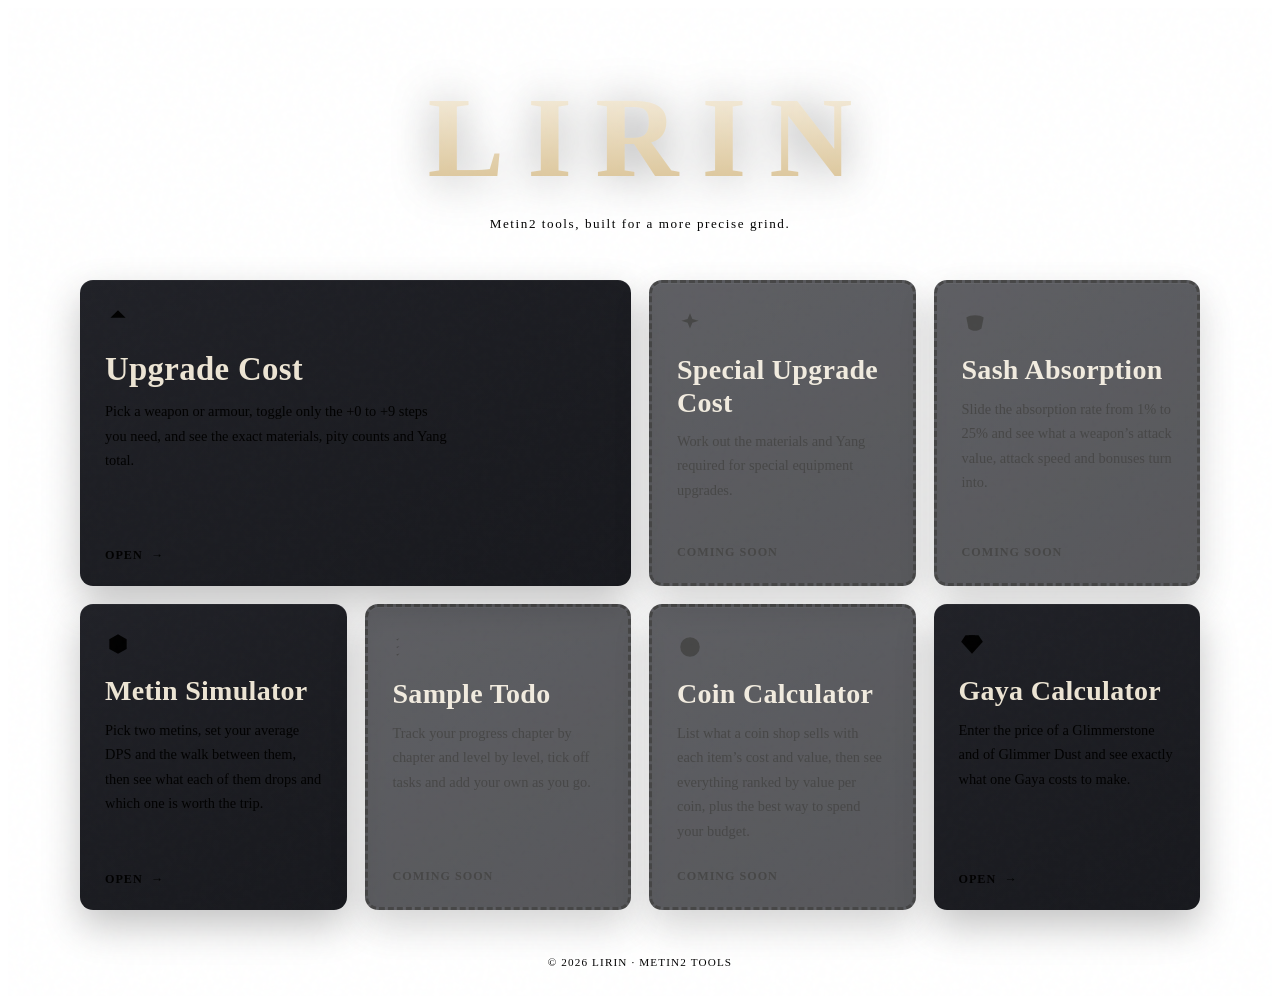
==== index.html @ 10ce9025 "Add files via upload" ====
<!DOCTYPE html>
<html lang="en">
<head>
<meta charset="UTF-8">
<meta name="viewport" content="width=device-width, initial-scale=1.0">
<title>LIRIN — Metin2 Tools</title>
<meta name="description" content="LIRIN brings together refined Metin2 tools for upgrades, farming and planning.">
<meta name="theme-color" content="#0f1013">
<meta property="og:type" content="website">
<meta property="og:title" content="LIRIN — Metin2 Tools">
<meta property="og:description" content="Refined Metin2 tools for upgrades, farming and planning.">
<meta name="twitter:card" content="summary">
<link rel="icon" href="/favicon.svg" type="image/svg+xml">
<link rel="preconnect" href="https://fonts.googleapis.com">
<link rel="preconnect" href="https://fonts.gstatic.com" crossorigin>
<link href="https://fonts.googleapis.com/css2?family=Cormorant+Garamond:wght@500;600;700&family=Inter:wght@400;500;600&display=swap" rel="stylesheet">
<link rel="stylesheet" href="/common.css?v=2">
<style>
html{scroll-behavior:smooth;scrollbar-color:#414149 #101115}
.skip{position:absolute;left:-9999px;top:8px;z-index:20;padding:8px 14px;border-radius:6px;background:var(--gold);color:#17130d;font-weight:600}
.skip:focus{left:8px}
.app-root{position:relative;isolation:isolate;overflow:clip}
.app-root::after{content:"";position:absolute;inset:0;z-index:4;pointer-events:none;opacity:.035;background-image:url("data:image/svg+xml,%3Csvg viewBox='0 0 180 180' xmlns='http://www.w3.org/2000/svg'%3E%3Cfilter id='n'%3E%3CfeTurbulence type='fractalNoise' baseFrequency='.9' numOctaves='3' stitchTiles='stitch'/%3E%3C/filter%3E%3Crect width='100%25' height='100%25' filter='url(%23n)' opacity='.5'/%3E%3C/svg%3E")}
/* the home page keeps its own sidebar depth (under the grain) and shadow */
.sidebar{z-index:2;box-shadow:12px 0 34px rgba(0,0,0,.24)}

/* content */
.home-content{position:relative;z-index:1;flex:1;min-width:0;display:flex;flex-direction:column;align-items:center;gap:12px;padding:clamp(48px,8vh,84px) clamp(22px,4vw,64px) 28px}
.brand{margin:0;padding:0 .1em .08em;font-family:var(--serif);font-size:clamp(4.5rem,10vw,7.2rem);font-weight:600;line-height:1;letter-spacing:.2em;text-indent:.2em;background:linear-gradient(180deg,#f5eddd 5%,#d6bd8c 100%);-webkit-background-clip:text;background-clip:text;-webkit-text-fill-color:transparent;filter:drop-shadow(0 3px 22px rgba(0,0,0,.35));user-select:none}
.tagline{margin:0;color:var(--dim);font-size:.82rem;letter-spacing:.12em;text-align:center}

/* bento grid */
.tool-cards{display:grid;grid-template-columns:repeat(4,minmax(0,1fr));gap:18px;width:min(100%,1120px);margin-top:clamp(22px,4vh,38px)}
.tool-card{position:relative;display:flex;flex-direction:column;align-items:flex-start;min-height:250px;padding:27px 25px 23px;overflow:hidden;border:1px solid var(--line);border-radius:13px;background:linear-gradient(145deg,#202127 0%,#191a1f 72%,#17181d 100%);box-shadow:0 16px 38px rgba(0,0,0,.24),inset 0 1px 0 rgba(255,255,255,.035);color:inherit;text-decoration:none;transition:transform .22s,border-color .22s,box-shadow .22s}
.tool-card.wide{grid-column:span 2}
.tool-card>*{position:relative;z-index:1}
.tool-card::before{content:"";position:absolute;top:0;left:25px;width:62px;height:1px;background:linear-gradient(90deg,var(--gold),transparent);opacity:0;transition:opacity .22s}
.tool-card::after{content:"";position:absolute;inset:0;pointer-events:none;opacity:0;background:radial-gradient(340px circle at var(--x,50%) var(--y,50%),rgba(199,167,107,.11),transparent 74%);transition:opacity .22s}
a.tool-card:hover{transform:translateY(-4px);border-color:rgba(199,167,107,.34);box-shadow:0 22px 48px rgba(0,0,0,.34),0 0 22px rgba(199,167,107,.045)}
a.tool-card:hover::before,a.tool-card:hover::after{opacity:1}
.tool-card .ic{width:26px;height:26px;margin-bottom:18px;color:#a5a3a0;transition:color .18s}
a.tool-card:hover .ic{color:var(--gold)}
.tool-card h2{margin:0 0 10px;color:#ece4d3;font-family:var(--serif);font-size:1.75rem;font-weight:600;letter-spacing:.01em;line-height:1.15}
.tool-card.wide h2{font-size:2.05rem}
.tool-card p{margin:0;max-width:48ch;color:var(--muted);font-size:.9rem;line-height:1.7}
.card-open{display:inline-flex;align-items:center;gap:8px;margin-top:auto;padding-top:22px;color:var(--dim);font-size:.76rem;font-weight:600;letter-spacing:.08em;text-transform:uppercase;transition:color .18s,gap .18s}
a.tool-card:hover .card-open{gap:12px;color:#d2b77f}
.tool-card.is-soon{opacity:.72;border-style:dashed}

.site-footer{margin-top:auto;padding-top:34px;color:var(--dim);font-size:.7rem;letter-spacing:.1em;text-align:center;text-transform:uppercase}

/* entrance */
@keyframes rise{from{opacity:0;transform:translateY(14px)}}
.brand,.tagline,.tool-card,.site-footer{animation:rise .7s cubic-bezier(.2,.7,.2,1) backwards}
.tagline{animation-delay:.08s}
.tool-card{animation-delay:calc(.18s + var(--i) * .07s)}
.site-footer{animation-delay:.7s}

::-webkit-scrollbar{width:10px;height:8px}
::-webkit-scrollbar-track{background:#101115}
::-webkit-scrollbar-thumb{background:#414149;border-radius:10px}

@media(max-width:1050px){.tool-cards{grid-template-columns:repeat(2,minmax(0,1fr))}}
@media(max-width:700px){
  .home-content{padding:42px 18px 24px}
  .brand{font-size:clamp(4rem,16vw,5.4rem)}
  .tagline{font-size:.7rem;letter-spacing:.08em}
  .tool-cards{grid-template-columns:1fr;gap:13px;margin-top:24px}
  .tool-card.wide{grid-column:auto}
  .tool-card,.tool-card.wide{min-height:200px;padding:23px 21px 20px}
  .tool-card.wide h2{font-size:1.75rem}
}
@media(prefers-reduced-motion:reduce){*,*::before,*::after{scroll-behavior:auto!important;animation-duration:.01ms!important;transition-duration:.01ms!important}}
</style>
</head>
<body>
<!-- icons used by the cards (the sidebar icons come from /nav.js) -->
<svg width="0" height="0" style="position:absolute" aria-hidden="true"><defs>
<symbol id="i-upgrade" viewBox="0 0 24 24"><path d="M12 3v18M5 10l7-7 7 7M5 15h14"/></symbol>
<symbol id="i-special" viewBox="0 0 24 24"><path d="m12 3 2.2 5.3L20 10l-5.8 1.7L12 17l-2.2-5.3L4 10l5.8-1.7L12 3Z"/><path d="M19 16v5M16.5 18.5h5"/></symbol>
<symbol id="i-sash" viewBox="0 0 24 24"><path d="M4 7c4-3 12-3 16 0l-2 10c-4 3-8 3-12 0L4 7Z"/><path d="M7 9c3 2 7 2 10 0M8 14c2 1 6 1 8 0"/></symbol>
<symbol id="i-metin" viewBox="0 0 24 24"><path d="m12 3 8 4.5v9L12 21l-8-4.5v-9L12 3Z"/><path d="m4.5 7.8 7.5 4.4 7.5-4.4M12 12.2V21"/></symbol>
<symbol id="i-todo" viewBox="0 0 24 24"><path d="M8 5h12M8 12h12M8 19h12"/><path d="m3 5 1 1 2-2M3 12l1 1 2-2M3 19l1 1 2-2"/></symbol>
<symbol id="i-gaya" viewBox="0 0 24 24"><path d="M6 4h12l4 6-10 11L2 10l4-6Z"/><path d="M2 10h20M9 4l3 6 3-6M12 10v11"/></symbol>
<symbol id="i-coin" viewBox="0 0 24 24"><circle cx="12" cy="12" r="9"/><path d="M15.5 8.5c-.7-.8-1.8-1.2-3.2-1.2-1.6 0-2.7.8-2.7 2 0 3.2 6.1 1.2 6.1 4.5 0 1.4-1.3 2.4-3.2 2.4-1.5 0-2.8-.5-3.7-1.5M12 5.5v13"/></symbol>
</defs></svg>

<a class="skip" href="#tools">Skip to tools</a>
<div class="app-root">
  <nav id="sidebar"></nav>
  <script src="/nav.js?v=2"></script>

  <main class="home-content">
    <h1 class="brand">LIRIN</h1>
    <p class="tagline">Metin2 tools, built for a more precise grind.</p>

    <div class="tool-cards" id="tools">
      <a class="tool-card wide" style="--i:0" href="/upgrade-cost/">
        <svg class="ic" aria-hidden="true"><use href="#i-upgrade"/></svg>
        <h2>Upgrade Cost</h2>
        <p>Pick a weapon or armour, toggle only the +0 to +9 steps you need, and see the exact materials, pity counts and Yang total.</p>
        <span class="card-open">Open <span aria-hidden="true">→</span></span>
      </a>
      <div class="tool-card is-soon" style="--i:1">
        <svg class="ic" aria-hidden="true"><use href="#i-special"/></svg>
        <h2>Special Upgrade Cost</h2>
        <p>Work out the materials and Yang required for special equipment upgrades.</p>
        <span class="card-open">Coming soon</span>
      </div>
      <div class="tool-card is-soon" style="--i:2">
        <svg class="ic" aria-hidden="true"><use href="#i-sash"/></svg>
        <h2>Sash Absorption</h2>
        <p>Slide the absorption rate from 1% to 25% and see what a weapon’s attack value, attack speed and bonuses turn into.</p>
        <span class="card-open">Coming soon</span>
      </div>
      <a class="tool-card" style="--i:3" href="/metin-simulator/">
        <svg class="ic" aria-hidden="true"><use href="#i-metin"/></svg>
        <h2>Metin Simulator</h2>
        <p>Pick two metins, set your average DPS and the walk between them, then see what each of them drops and which one is worth the trip.</p>
        <span class="card-open">Open <span aria-hidden="true">→</span></span>
      </a>
      <div class="tool-card is-soon" style="--i:4">
        <svg class="ic" aria-hidden="true"><use href="#i-todo"/></svg>
        <h2>Sample Todo</h2>
        <p>Track your progress chapter by chapter and level by level, tick off tasks and add your own as you go.</p>
        <span class="card-open">Coming soon</span>
      </div>
      <div class="tool-card is-soon" style="--i:5">
        <svg class="ic" aria-hidden="true"><use href="#i-coin"/></svg>
        <h2>Coin Calculator</h2>
        <p>List what a coin shop sells with each item’s cost and value, then see everything ranked by value per coin, plus the best way to spend your budget.</p>
        <span class="card-open">Coming soon</span>
      </div>
      <a class="tool-card" style="--i:6" href="/gaya-calculator/">
        <svg class="ic" aria-hidden="true"><use href="#i-gaya"/></svg>
        <h2>Gaya Calculator</h2>
        <p>Enter the price of a Glimmerstone and of Glimmer Dust and see exactly what one Gaya costs to make.</p>
        <span class="card-open">Open <span aria-hidden="true">→</span></span>
      </a>
    </div>

    <footer class="site-footer">© 2026 LIRIN · Metin2 Tools</footer>
  </main>
</div>
<script>
document.querySelectorAll("a.tool-card").forEach(card=>{
  card.addEventListener("pointermove",e=>{
    const b=card.getBoundingClientRect();
    card.style.setProperty("--x",(e.clientX-b.left)+"px");
    card.style.setProperty("--y",(e.clientY-b.top)+"px");
  });
});
</script>
</body>
</html>
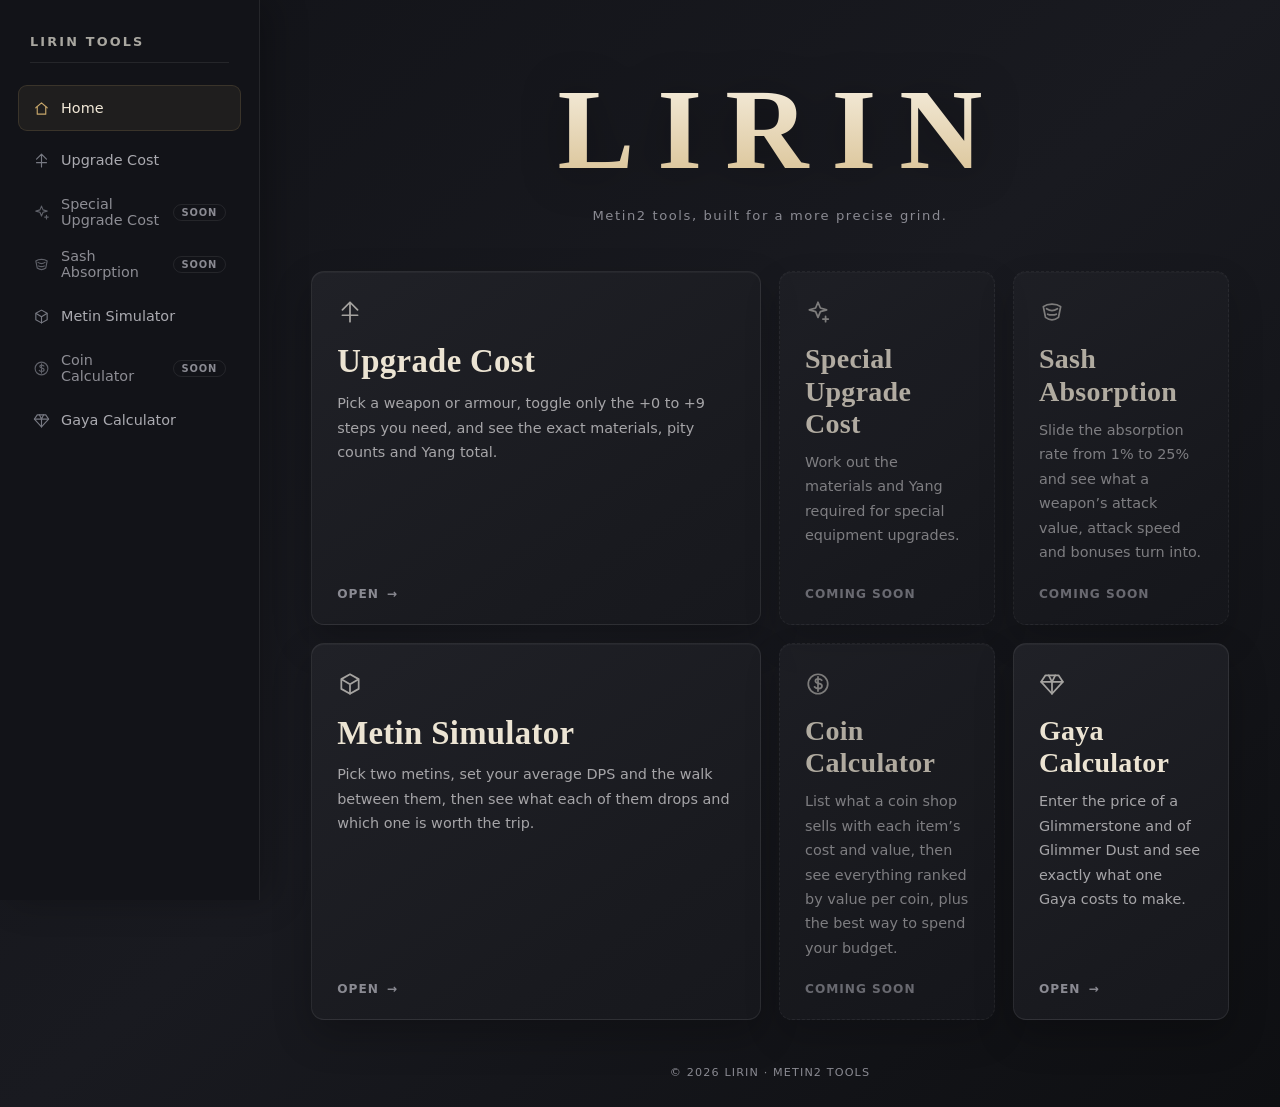
==== commit cd898681: "Add files via upload" ====
--- a/index.html
+++ b/index.html
@@ -11,17 +11,14 @@
 <meta property="og:description" content="Refined Metin2 tools for upgrades, farming and planning.">
 <meta name="twitter:card" content="summary">
 <link rel="icon" href="/favicon.svg" type="image/svg+xml">
-<link rel="preconnect" href="https://fonts.googleapis.com">
-<link rel="preconnect" href="https://fonts.gstatic.com" crossorigin>
-<link href="https://fonts.googleapis.com/css2?family=Cormorant+Garamond:wght@500;600;700&family=Inter:wght@400;500;600&display=swap" rel="stylesheet">
-<link rel="stylesheet" href="/common.css?v=2">
+<link rel="preload" href="/fonts/inter-400.woff" as="font" type="font/woff" crossorigin>
+<link rel="preload" href="/fonts/inter-500.woff" as="font" type="font/woff" crossorigin>
+<link rel="preload" href="/fonts/inter-600.woff" as="font" type="font/woff" crossorigin>
+<link rel="preload" href="/fonts/cormorant-600.woff" as="font" type="font/woff" crossorigin>
+<link rel="stylesheet" href="/common.css">
 <style>
 html{scroll-behavior:smooth;scrollbar-color:#414149 #101115}
-.skip{position:absolute;left:-9999px;top:8px;z-index:20;padding:8px 14px;border-radius:6px;background:var(--gold);color:#17130d;font-weight:600}
-.skip:focus{left:8px}
-.app-root{position:relative;isolation:isolate;overflow:clip}
-.app-root::after{content:"";position:absolute;inset:0;z-index:4;pointer-events:none;opacity:.035;background-image:url("data:image/svg+xml,%3Csvg viewBox='0 0 180 180' xmlns='http://www.w3.org/2000/svg'%3E%3Cfilter id='n'%3E%3CfeTurbulence type='fractalNoise' baseFrequency='.9' numOctaves='3' stitchTiles='stitch'/%3E%3C/filter%3E%3Crect width='100%25' height='100%25' filter='url(%23n)' opacity='.5'/%3E%3C/svg%3E")}
-/* the home page keeps its own sidebar depth (under the grain) and shadow */
+/* the home page keeps its own sidebar depth and shadow */
 .sidebar{z-index:2;box-shadow:12px 0 34px rgba(0,0,0,.24)}
 
 /* content */
@@ -51,10 +48,10 @@
 
 /* entrance */
 @keyframes rise{from{opacity:0;transform:translateY(14px)}}
-.brand,.tagline,.tool-card,.site-footer{animation:rise .7s cubic-bezier(.2,.7,.2,1) backwards}
-.tagline{animation-delay:.08s}
-.tool-card{animation-delay:calc(.18s + var(--i) * .07s)}
-.site-footer{animation-delay:.7s}
+.brand,.tagline,.tool-card,.site-footer{animation:rise .45s cubic-bezier(.2,.7,.2,1) backwards}
+.tagline{animation-delay:.05s}
+.tool-card{animation-delay:calc(.1s + var(--i) * .045s)}
+.site-footer{animation-delay:.4s}
 
 ::-webkit-scrollbar{width:10px;height:8px}
 ::-webkit-scrollbar-track{background:#101115}
@@ -74,13 +71,12 @@
 </style>
 </head>
 <body>
-<!-- icons used by the cards (the sidebar icons come from /nav.js) -->
+<!-- icons used by the cards (the sidebar icons come from /app.js) -->
 <svg width="0" height="0" style="position:absolute" aria-hidden="true"><defs>
 <symbol id="i-upgrade" viewBox="0 0 24 24"><path d="M12 3v18M5 10l7-7 7 7M5 15h14"/></symbol>
 <symbol id="i-special" viewBox="0 0 24 24"><path d="m12 3 2.2 5.3L20 10l-5.8 1.7L12 17l-2.2-5.3L4 10l5.8-1.7L12 3Z"/><path d="M19 16v5M16.5 18.5h5"/></symbol>
 <symbol id="i-sash" viewBox="0 0 24 24"><path d="M4 7c4-3 12-3 16 0l-2 10c-4 3-8 3-12 0L4 7Z"/><path d="M7 9c3 2 7 2 10 0M8 14c2 1 6 1 8 0"/></symbol>
 <symbol id="i-metin" viewBox="0 0 24 24"><path d="m12 3 8 4.5v9L12 21l-8-4.5v-9L12 3Z"/><path d="m4.5 7.8 7.5 4.4 7.5-4.4M12 12.2V21"/></symbol>
-<symbol id="i-todo" viewBox="0 0 24 24"><path d="M8 5h12M8 12h12M8 19h12"/><path d="m3 5 1 1 2-2M3 12l1 1 2-2M3 19l1 1 2-2"/></symbol>
 <symbol id="i-gaya" viewBox="0 0 24 24"><path d="M6 4h12l4 6-10 11L2 10l4-6Z"/><path d="M2 10h20M9 4l3 6 3-6M12 10v11"/></symbol>
 <symbol id="i-coin" viewBox="0 0 24 24"><circle cx="12" cy="12" r="9"/><path d="M15.5 8.5c-.7-.8-1.8-1.2-3.2-1.2-1.6 0-2.7.8-2.7 2 0 3.2 6.1 1.2 6.1 4.5 0 1.4-1.3 2.4-3.2 2.4-1.5 0-2.8-.5-3.7-1.5M12 5.5v13"/></symbol>
 </defs></svg>
@@ -88,7 +84,7 @@
 <a class="skip" href="#tools">Skip to tools</a>
 <div class="app-root">
   <nav id="sidebar"></nav>
-  <script src="/nav.js?v=2"></script>
+  <script src="/app.js"></script>
 
   <main class="home-content">
     <h1 class="brand">LIRIN</h1>
@@ -113,25 +109,19 @@
         <p>Slide the absorption rate from 1% to 25% and see what a weapon’s attack value, attack speed and bonuses turn into.</p>
         <span class="card-open">Coming soon</span>
       </div>
-      <a class="tool-card" style="--i:3" href="/metin-simulator/">
+      <a class="tool-card wide" style="--i:3" href="/metin-simulator/">
         <svg class="ic" aria-hidden="true"><use href="#i-metin"/></svg>
         <h2>Metin Simulator</h2>
         <p>Pick two metins, set your average DPS and the walk between them, then see what each of them drops and which one is worth the trip.</p>
         <span class="card-open">Open <span aria-hidden="true">→</span></span>
       </a>
       <div class="tool-card is-soon" style="--i:4">
-        <svg class="ic" aria-hidden="true"><use href="#i-todo"/></svg>
-        <h2>Sample Todo</h2>
-        <p>Track your progress chapter by chapter and level by level, tick off tasks and add your own as you go.</p>
-        <span class="card-open">Coming soon</span>
-      </div>
-      <div class="tool-card is-soon" style="--i:5">
         <svg class="ic" aria-hidden="true"><use href="#i-coin"/></svg>
         <h2>Coin Calculator</h2>
         <p>List what a coin shop sells with each item’s cost and value, then see everything ranked by value per coin, plus the best way to spend your budget.</p>
         <span class="card-open">Coming soon</span>
       </div>
-      <a class="tool-card" style="--i:6" href="/gaya-calculator/">
+      <a class="tool-card" style="--i:5" href="/gaya-calculator/">
         <svg class="ic" aria-hidden="true"><use href="#i-gaya"/></svg>
         <h2>Gaya Calculator</h2>
         <p>Enter the price of a Glimmerstone and of Glimmer Dust and see exactly what one Gaya costs to make.</p>
@@ -144,10 +134,12 @@
 </div>
 <script>
 document.querySelectorAll("a.tool-card").forEach(card=>{
+  let f=0,ev;
   card.addEventListener("pointermove",e=>{
-    const b=card.getBoundingClientRect();
-    card.style.setProperty("--x",(e.clientX-b.left)+"px");
-    card.style.setProperty("--y",(e.clientY-b.top)+"px");
+    ev=e;if(f)return;                       // at most one style update per frame
+    f=requestAnimationFrame(()=>{f=0;const b=card.getBoundingClientRect();
+      card.style.setProperty("--x",(ev.clientX-b.left)+"px");
+      card.style.setProperty("--y",(ev.clientY-b.top)+"px")});
   });
 });
 </script>
--- a/common.css
+++ b/common.css
@@ -0,0 +1,94 @@
+/* LIRIN — shared styles (included by every page: <link rel="stylesheet" href="/common.css">) */
+/* fonts live on the site itself (/fonts): no Google request, no render-blocking CSS from another domain */
+@font-face{font-family:"Inter";font-weight:400;font-style:normal;font-display:swap;src:url(/fonts/inter-400.woff) format("woff")}
+@font-face{font-family:"Inter";font-weight:500;font-style:normal;font-display:swap;src:url(/fonts/inter-500.woff) format("woff")}
+@font-face{font-family:"Inter";font-weight:600;font-style:normal;font-display:swap;src:url(/fonts/inter-600.woff) format("woff")}
+@font-face{font-family:"Cormorant Garamond";font-weight:600;font-style:normal;font-display:swap;src:url(/fonts/cormorant-600.woff) format("woff")}
+/* while Inter loads, Arial is stretched to Inter's size, so the layout does not move when the real font appears */
+@font-face{font-family:"Inter Fallback";src:local("Arial");size-adjust:107.6%;ascent-override:90.2%;descent-override:22.5%;line-gap-override:0%}
+:root{--gold:#c7a76b;--bg:#0f1013;--line:rgba(255,255,255,.08);--text:#f3f0e9;--muted:#a6a5a8;--dim:#8a8a92;--green:#46d081;--serif:"Cormorant Garamond",Georgia,"Times New Roman",serif;--sans:"Inter","Inter Fallback",ui-sans-serif,system-ui,-apple-system,"Segoe UI",sans-serif;color-scheme:dark}
+*{box-sizing:border-box}
+html{background:var(--bg)}
+body{margin:0;background:var(--bg);color:var(--text);font-family:var(--sans);-webkit-font-smoothing:antialiased}
+button,input{font:inherit;color:inherit}
+button{touch-action:manipulation}
+:focus-visible{outline:2px solid #d8bd83;outline-offset:3px}
+.ic{fill:none;stroke:currentColor;stroke-width:1.6;stroke-linecap:round;stroke-linejoin:round}
+.app-root{display:flex;min-height:100svh;background:linear-gradient(138deg,#121318,#191a20 50%,#0e0f12)}
+
+/* sidebar (markup is generated by /app.js) */
+.sidebar{position:sticky;top:0;z-index:6;flex:0 0 260px;align-self:flex-start;height:100svh;display:flex;flex-direction:column;gap:6px;padding:34px 18px;background:#121318;border-right:1px solid var(--line)}
+.nav-label{margin:0 12px 16px;padding-bottom:13px;border-bottom:1px solid var(--line);color:#a9a7a0;font-size:.8rem;font-weight:600;letter-spacing:.17em;text-transform:uppercase}
+.nav-item{display:flex;align-items:center;gap:11px;min-height:46px;padding:0 14px;border:1px solid transparent;border-radius:9px;color:#aaaab0;font-size:.9rem;font-weight:500;text-decoration:none;transition:color .18s,background .18s,border-color .18s}
+.nav-item .ic{width:17px;height:17px;flex:none;color:#777982;transition:color .18s}
+a.nav-item:hover,.nav-item.is-active{color:#f1e8d7;border-color:rgba(199,167,107,.16);background:rgba(199,167,107,.075)}
+a.nav-item:hover .ic,.nav-item.is-active .ic{color:var(--gold)}
+.nav-item.is-soon{color:#8d8d94;cursor:default}
+.nav-item.is-soon .ic{color:#5f6169}
+.badge{margin-left:auto;padding:2px 8px;border:1px solid var(--line);border-radius:20px;color:var(--dim);font-size:.62rem;font-weight:600;letter-spacing:.08em;text-transform:uppercase}
+
+/* page shell used by the tool pages */
+.main{flex:1;min-width:0;display:flex;flex-direction:column;min-height:100svh}
+.inner{width:min(100%,1000px);margin:0 auto;padding:clamp(34px,6vh,60px) clamp(14px,3vw,30px) 40px}
+.inner h1{margin:0;text-align:center;font-family:var(--serif);font-size:clamp(2rem,4.4vw,2.9rem);font-weight:600;letter-spacing:.1em;background:linear-gradient(180deg,#f5eddd,#d6bd8c);-webkit-background-clip:text;background-clip:text;-webkit-text-fill-color:transparent}
+.line{width:min(420px,70%);height:1px;margin:14px auto 18px;background:linear-gradient(90deg,transparent,var(--gold),transparent)}
+
+/* always-visible cost bar */
+.summary{position:sticky;bottom:0;z-index:5;margin-top:auto;display:flex;flex-wrap:wrap;justify-content:center;gap:8px clamp(18px,4vw,52px);padding:14px 20px;background:rgba(15,16,19,.97);border-top:1px solid rgba(199,167,107,.28);box-shadow:0 -14px 34px rgba(0,0,0,.45)}
+.summary div{display:flex;align-items:baseline;gap:10px}
+.summary span{color:var(--dim);font-size:.76rem;font-weight:600;letter-spacing:.08em;text-transform:uppercase}
+.summary b{color:#e6d2a7;font-size:1rem;font-weight:600}
+.summary .tot b{color:var(--green);font-size:1.15rem}
+
+/* ===== components shared by the tool pages (a page can still override any of these in its own <style>) ===== */
+[hidden]{display:none!important}
+.sr{position:absolute;width:1px;height:1px;overflow:hidden;clip:rect(0 0 0 0);white-space:nowrap}
+.note{margin:0 auto 22px;max-width:620px;padding:10px 16px;border:1px solid rgba(199,167,107,.22);border-radius:9px;background:rgba(199,167,107,.06);color:#d9c59b;font-size:.84rem;text-align:center}
+.panel{margin-top:18px;overflow:hidden;border:1px solid var(--line);border-radius:12px;background:#16171c}
+.panel h2{margin:0;padding:14px 18px;background:#22242b;font-size:1rem;font-weight:600}
+.pbody{padding:16px 18px 18px}
+.btns{display:flex;flex-wrap:wrap;gap:10px}
+.btn{padding:9px 16px;border:1px solid rgba(199,167,107,.35);border-radius:8px;background:rgba(199,167,107,.08);color:#e6d2a7;font-size:.82rem;font-weight:600;cursor:pointer}.btn:hover{background:rgba(199,167,107,.15)}
+.summary b,.qn{font-variant-numeric:tabular-nums}
+
+/* picture frame: initials show only when the picture is missing */
+.slot{position:relative;display:inline-grid;place-items:center;flex:none;width:38px;height:38px;border:1px solid rgba(255,255,255,.1);border-radius:9px;background:linear-gradient(180deg,#2b2d35,#202228);box-shadow:inset 0 1px 0 rgba(255,255,255,.05);color:#d6bd8c;font-size:.74rem;font-weight:600}
+.slot img{position:absolute;inset:4px;width:calc(100% - 8px);height:calc(100% - 8px);object-fit:contain;transition:opacity .15s}
+.slot>i{display:none;font-style:normal}.slot.no>i{display:block}
+.slot img:not(.ok){opacity:0}
+
+/* unit price rows */
+.prow{display:flex;flex-wrap:wrap;justify-content:space-between;align-items:center;gap:14px;margin-top:12px;padding:14px 16px;border-radius:9px;background:rgba(255,255,255,.035)}
+.pin{width:min(100%,310px);overflow:hidden;border:1px solid var(--line);border-radius:10px;background:#22242b}
+.pin.bad{border-color:#e0875a}
+.er{padding:0 14px 8px;color:#e0875a;font-size:.75rem}
+.pin label{display:flex;align-items:center;gap:8px;padding-right:14px}
+.pin input{flex:1;min-width:0;padding:12px 14px;border:0;background:none;font-size:.95rem}.pin em{color:var(--dim);font-size:.85rem;font-style:normal}
+.pn{display:flex;align-items:center;gap:10px;padding:9px 14px;background:#1b1c22;color:var(--muted);font-size:.8rem}.qn{color:var(--text);font-weight:600}
+.pv{font-size:.9rem;line-height:1.7}.u{color:#e0875a}.t{color:var(--green)}
+
+@media(max-width:700px){
+  .app-root{flex-direction:column}
+  .sidebar{position:relative;flex:none;width:100%;height:auto;flex-direction:row;align-items:center;gap:7px;padding:10px 12px;overflow-x:auto;border-right:0;border-bottom:1px solid var(--line)}
+  .nav-label{flex:none;margin:0 8px 0 2px;padding:0;border:0;font-size:.7rem}
+  .nav-item{flex:none;min-height:36px;gap:7px;padding:0 9px;font-size:.78rem;white-space:nowrap}
+  .nav-item .ic{width:15px;height:15px}
+  .badge{display:none}
+  .summary{padding:10px 12px;gap:4px 16px}
+  .summary div{flex-direction:column;gap:0;align-items:center}
+}
+@media(prefers-reduced-motion:reduce){*{transition-duration:.01ms!important}}
+
+/* skip link (added by /app.js on the tool pages) */
+.skip{position:absolute;left:-9999px;top:8px;z-index:20;padding:8px 14px;border-radius:6px;background:var(--gold);color:#17130d;font-weight:600;text-decoration:none}
+.skip:focus{left:8px}
+main:focus{outline:none}
+
+/* smooth page changes: the sidebar stays put, the content cross-fades (browsers without support just navigate normally) */
+@view-transition{navigation:auto}
+.sidebar{view-transition-name:sidebar}
+::view-transition-group(root){animation-duration:.2s}
+@media(prefers-reduced-motion:reduce){@view-transition{navigation:none}}
+
+/* phones: inputs under 16px make iOS Safari zoom the page when you tap them */
+@media(hover:none) and (pointer:coarse){.app-root input{font-size:16px!important}}
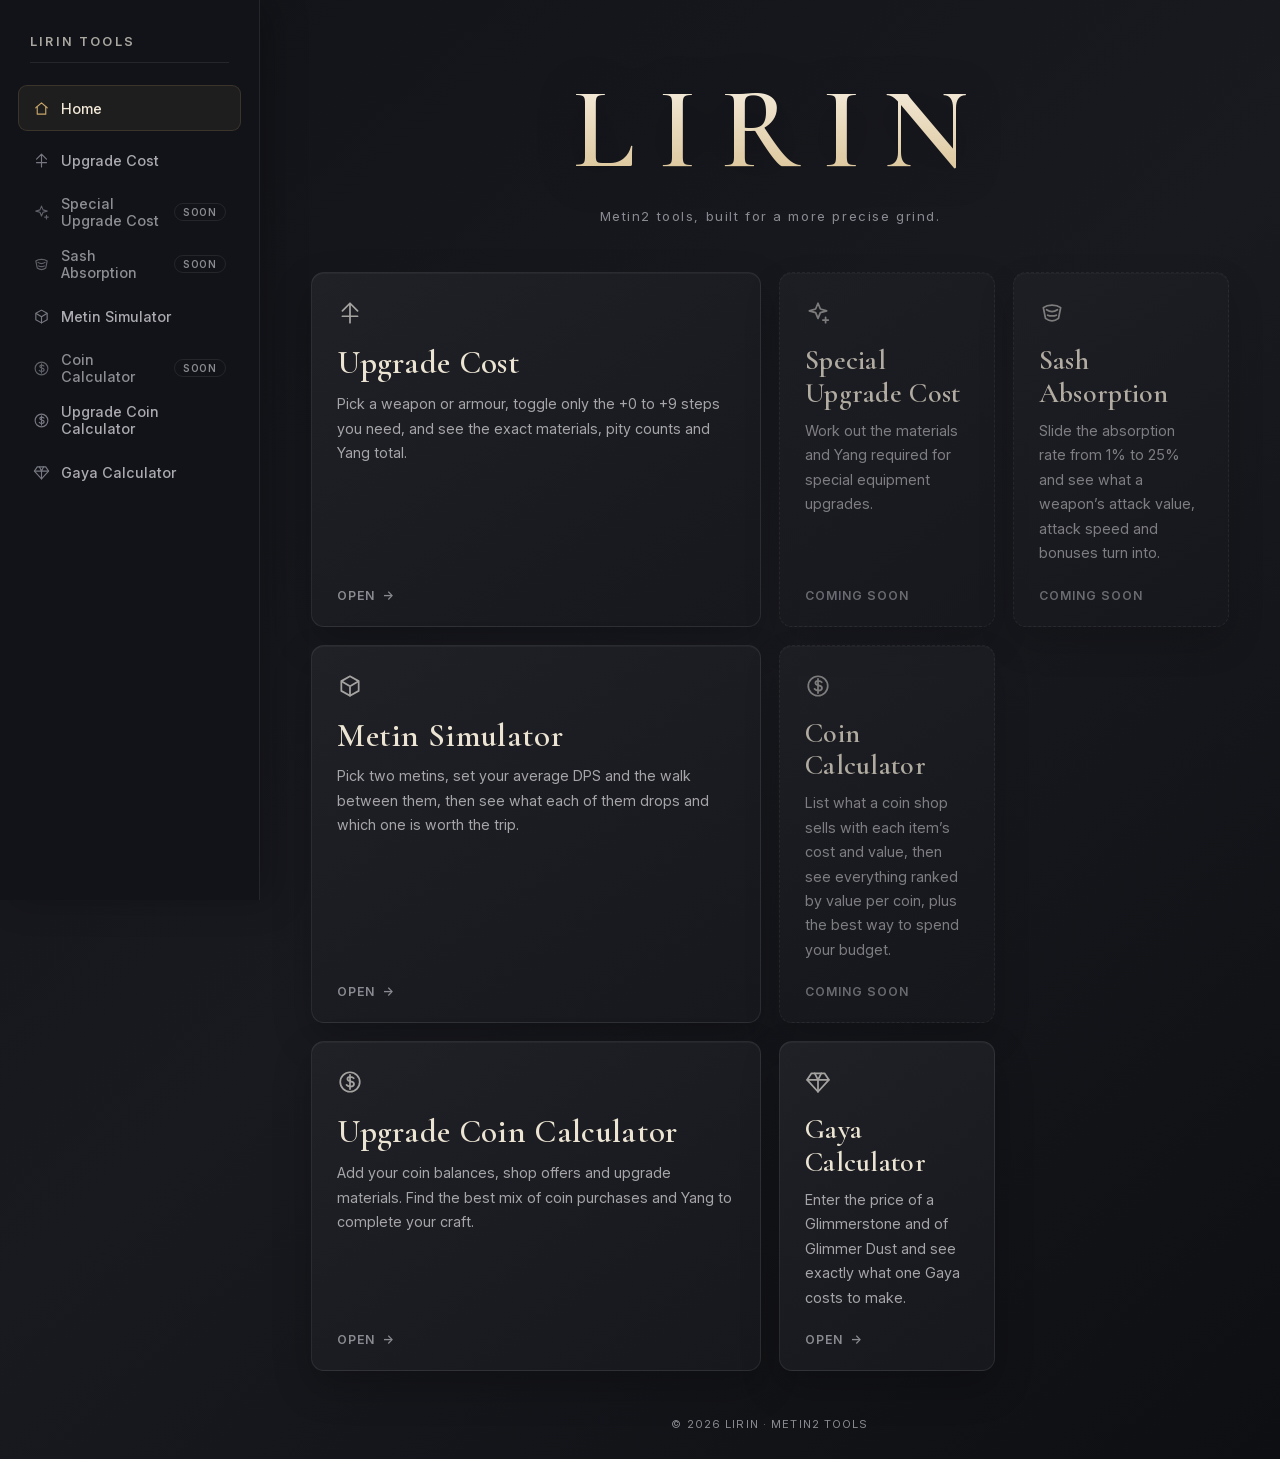
==== commit c96c0866: "Add Upgrade Coin Calculator section to index.html" ====
--- a/index.html
+++ b/index.html
@@ -121,6 +121,12 @@
         <p>List what a coin shop sells with each item’s cost and value, then see everything ranked by value per coin, plus the best way to spend your budget.</p>
         <span class="card-open">Coming soon</span>
       </div>
+      <a class="tool-card wide" style="--i:6" href="/upgrade-coin-calculator/">
+        <svg class="ic" aria-hidden="true"><use href="#i-coin"/></svg>
+        <h2>Upgrade Coin Calculator</h2>
+        <p>Add your coin balances, shop offers and upgrade materials. Find the best mix of coin purchases and Yang to complete your craft.</p>
+        <span class="card-open">Open <span aria-hidden="true">→</span></span>
+      </a>
       <a class="tool-card" style="--i:5" href="/gaya-calculator/">
         <svg class="ic" aria-hidden="true"><use href="#i-gaya"/></svg>
         <h2>Gaya Calculator</h2>
